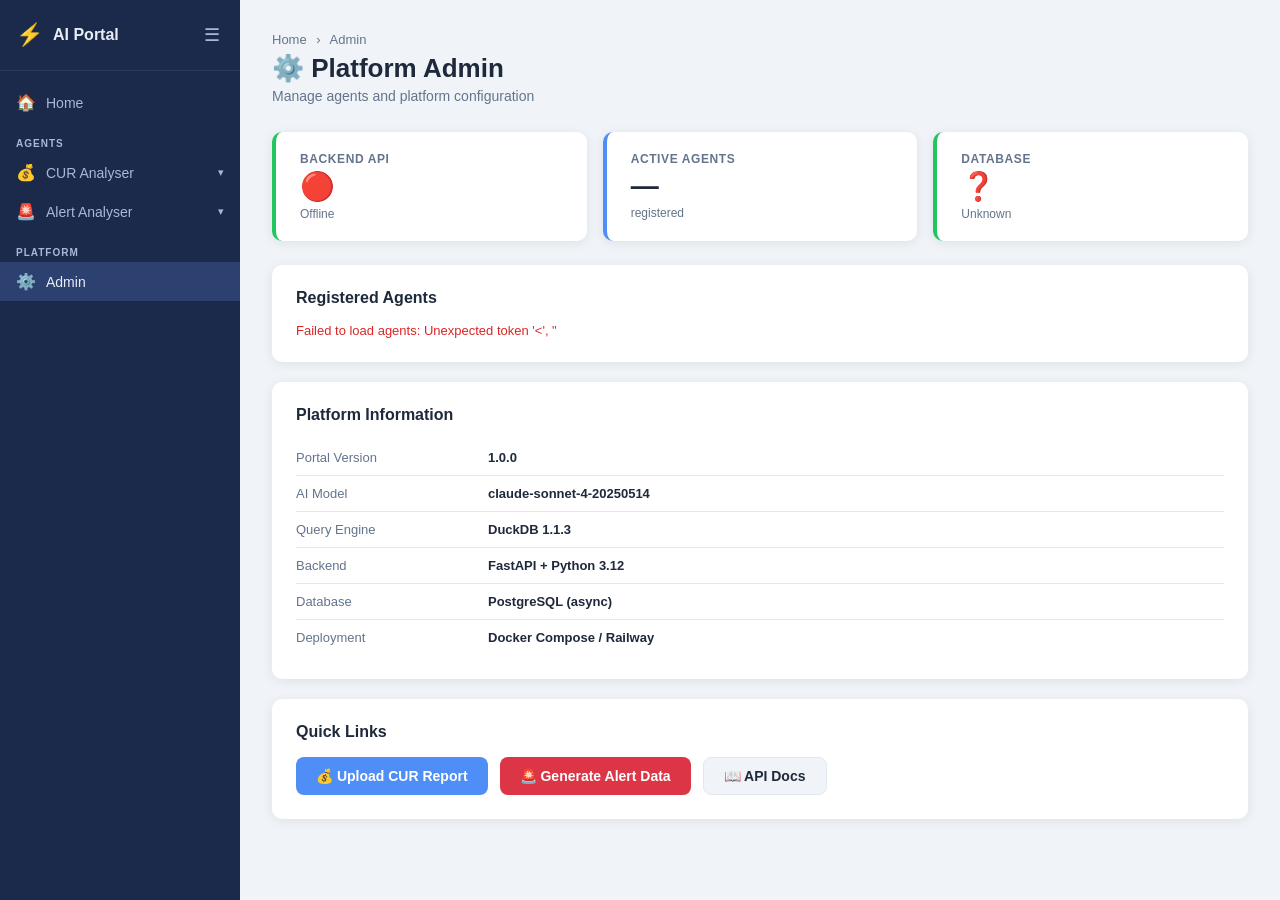
==== frontend/admin/index.html @ 51993245 "feat: build unified AI portal with CUR Analyser and Alert Analyser agents - FastAPI backend with dua" ====
<!DOCTYPE html>
<html lang="en">
<head>
  <meta charset="UTF-8" />
  <meta name="viewport" content="width=device-width, initial-scale=1.0" />
  <title>Admin — Unified AI Portal</title>
  <link rel="stylesheet" href="../style.css" />
</head>
<body>
<div class="portal-layout">
  <nav class="sidebar" id="sidebar">
    <div class="sidebar-header">
      <div class="sidebar-logo"><span class="logo-icon">⚡</span><span class="logo-text">AI Portal</span></div>
      <button class="sidebar-toggle" id="sidebarToggle">&#9776;</button>
    </div>
    <div class="sidebar-nav">
      <a href="../index.html" class="nav-item" data-page="home"><span class="nav-icon">🏠</span><span class="nav-label">Home</span></a>
      <div class="nav-section"><div class="nav-section-label">AGENTS</div></div>
      <div class="nav-agent" id="agent-cur">
        <button class="nav-agent-header" onclick="toggleAgent('cur')"><span class="nav-icon">💰</span><span class="nav-label">CUR Analyser</span><span class="nav-chevron">▾</span></button>
        <div class="nav-agent-children" id="agent-cur-children">
          <a href="../agents/cur/chat.html" class="nav-child" data-page="cur-chat"><span>💬</span> Chatbot</a>
          <a href="../agents/cur/dashboard.html" class="nav-child" data-page="cur-dashboard"><span>📊</span> Dashboard</a>
          <a href="../agents/cur/reports.html" class="nav-child" data-page="cur-reports"><span>📁</span> Reports</a>
          <a href="../agents/cur/settings.html" class="nav-child" data-page="cur-settings"><span>⚙️</span> Settings</a>
        </div>
      </div>
      <div class="nav-agent" id="agent-alerts">
        <button class="nav-agent-header" onclick="toggleAgent('alerts')"><span class="nav-icon">🚨</span><span class="nav-label">Alert Analyser</span><span class="nav-chevron">▾</span></button>
        <div class="nav-agent-children" id="agent-alerts-children">
          <a href="../agents/alerts/chat.html" class="nav-child" data-page="alerts-chat"><span>💬</span> Chatbot</a>
          <a href="../agents/alerts/dashboard.html" class="nav-child" data-page="alerts-dashboard"><span>📊</span> Dashboard</a>
          <a href="../agents/alerts/reports.html" class="nav-child" data-page="alerts-reports"><span>📁</span> Reports</a>
          <a href="../agents/alerts/settings.html" class="nav-child" data-page="alerts-settings"><span>⚙️</span> Settings</a>
        </div>
      </div>
      <div class="nav-section"><div class="nav-section-label">PLATFORM</div></div>
      <a href="index.html" class="nav-item" data-page="admin"><span class="nav-icon">⚙️</span><span class="nav-label">Admin</span></a>
    </div>
  </nav>

  <main class="main-content">
    <div class="page-header">
      <div class="breadcrumb"><a href="../index.html">Home</a> <span>›</span> Admin</div>
      <h1 class="page-title">⚙️ Platform Admin</h1>
      <p class="page-subtitle">Manage agents and platform configuration</p>
    </div>

    <!-- Platform Health -->
    <div class="kpi-row kpi-row-3" style="margin-bottom:24px">
      <div class="kpi-card green">
        <div class="kpi-label">Backend API</div>
        <div class="kpi-value" id="apiStatus">🔄</div>
        <div class="kpi-sub" id="apiStatusText">Checking…</div>
      </div>
      <div class="kpi-card">
        <div class="kpi-label">Active Agents</div>
        <div class="kpi-value" id="agentCount">—</div>
        <div class="kpi-sub">registered</div>
      </div>
      <div class="kpi-card green">
        <div class="kpi-label">Database</div>
        <div class="kpi-value" id="dbStatus">🔄</div>
        <div class="kpi-sub" id="dbStatusText">Checking…</div>
      </div>
    </div>

    <!-- Agents -->
    <div class="card">
      <div class="card-title">Registered Agents</div>
      <div id="agentsPanel"><div class="loading"><div class="loading-spinner"></div></div></div>
    </div>

    <!-- Platform Info -->
    <div class="card">
      <div class="card-title">Platform Information</div>
      <table style="width:100%;font-size:13px">
        <tbody>
          <tr><td style="padding:8px 0;color:#64748b;width:180px">Portal Version</td><td style="font-weight:600">1.0.0</td></tr>
          <tr><td style="padding:8px 0;color:#64748b">AI Model</td><td style="font-weight:600">claude-sonnet-4-20250514</td></tr>
          <tr><td style="padding:8px 0;color:#64748b">Query Engine</td><td style="font-weight:600">DuckDB 1.1.3</td></tr>
          <tr><td style="padding:8px 0;color:#64748b">Backend</td><td style="font-weight:600">FastAPI + Python 3.12</td></tr>
          <tr><td style="padding:8px 0;color:#64748b">Database</td><td style="font-weight:600">PostgreSQL (async)</td></tr>
          <tr><td style="padding:8px 0;color:#64748b">Deployment</td><td style="font-weight:600">Docker Compose / Railway</td></tr>
        </tbody>
      </table>
    </div>

    <!-- Quick Links -->
    <div class="card">
      <div class="card-title">Quick Links</div>
      <div style="display:flex;gap:12px;flex-wrap:wrap">
        <a href="../agents/cur/reports.html" class="btn btn-primary">💰 Upload CUR Report</a>
        <a href="../agents/alerts/reports.html" class="btn btn-danger">🚨 Generate Alert Data</a>
        <a href="http://localhost:8000/docs" target="_blank" class="btn btn-secondary">📖 API Docs</a>
      </div>
    </div>
  </main>
</div>

<div id="toast"></div>
<script src="../portal.js"></script>
<script>
async function checkHealth() {
  try {
    const r = await fetch(`${API}/api/health`);
    const data = await r.json();
    document.getElementById('apiStatus').textContent = '🟢';
    document.getElementById('apiStatusText').textContent = 'Online';
    document.getElementById('dbStatus').textContent = '🟢';
    document.getElementById('dbStatusText').textContent = 'Connected';
  } catch(e) {
    document.getElementById('apiStatus').textContent = '🔴';
    document.getElementById('apiStatusText').textContent = 'Offline';
    document.getElementById('dbStatus').textContent = '❓';
    document.getElementById('dbStatusText').textContent = 'Unknown';
  }
}

async function loadAgents() {
  try {
    const r = await fetch(`${API}/api/agents`);
    const agents = await r.json();
    document.getElementById('agentCount').textContent = agents.length;

    const agentIcons = { cur: '#4F8EF7', alerts: '#DC3545' };
    document.getElementById('agentsPanel').innerHTML = agents.map(a => `
      <div class="admin-agent-card">
        <div class="admin-agent-icon">${a.icon || '🤖'}</div>
        <div class="admin-agent-info">
          <h3>${a.name}</h3>
          <p>${a.description || '—'}</p>
        </div>
        <div style="text-align:right">
          <div style="margin-bottom:8px">
            <span class="status-dot ${a.status === 'active' ? 'active' : ''}"></span>
            <span style="font-size:13px;font-weight:600">${a.status}</span>
          </div>
          <div style="font-size:12px;color:#64748b">ID: ${a.id} · slug: ${a.slug}</div>
        </div>
      </div>
    `).join('');
  } catch(e) {
    document.getElementById('agentsPanel').innerHTML = `<p style="color:#dc2626;font-size:13px">Failed to load agents: ${e.message}</p>`;
  }
}

checkHealth();
loadAgents();
</script>
</body>
</html>
---- frontend/style.css ----
/* ── Reset & Base ─────────────────────────────────────────────────────────── */
*, *::before, *::after { box-sizing: border-box; margin: 0; padding: 0; }

:root {
  --sidebar-bg: #1B2A4A;
  --sidebar-hover: #243558;
  --sidebar-active: #2d4170;
  --sidebar-text: #a8b8d8;
  --sidebar-text-bright: #e8edf5;
  --sidebar-width: 240px;
  --sidebar-collapsed: 60px;

  --cur-color: #4F8EF7;
  --cur-light: #dbeafe;
  --alerts-color: #DC3545;
  --alerts-light: #ffe0e3;

  --bg: #f0f4f8;
  --white: #ffffff;
  --border: #e2e8f0;
  --text: #1e293b;
  --text-muted: #64748b;

  --radius: 10px;
  --shadow: 0 2px 12px rgba(0,0,0,0.08);
  --shadow-lg: 0 8px 32px rgba(0,0,0,0.12);
}

body { font-family: -apple-system, BlinkMacSystemFont, 'Segoe UI', sans-serif; background: var(--bg); color: var(--text); }

a { text-decoration: none; color: inherit; }

/* ── Portal Layout ────────────────────────────────────────────────────────── */
.portal-layout { display: flex; min-height: 100vh; }

/* ── Sidebar ──────────────────────────────────────────────────────────────── */
.sidebar {
  width: var(--sidebar-width);
  background: var(--sidebar-bg);
  display: flex;
  flex-direction: column;
  position: fixed;
  top: 0; left: 0; bottom: 0;
  z-index: 100;
  transition: width 0.25s ease;
  overflow: hidden;
}
.sidebar.collapsed { width: var(--sidebar-collapsed); }
.sidebar.collapsed .nav-label,
.sidebar.collapsed .nav-section,
.sidebar.collapsed .nav-agent-children,
.sidebar.collapsed .nav-chevron,
.sidebar.collapsed .logo-text { display: none; }

.sidebar-header {
  display: flex;
  align-items: center;
  justify-content: space-between;
  padding: 20px 16px;
  border-bottom: 1px solid rgba(255,255,255,0.08);
  min-height: 64px;
}

.sidebar-logo { display: flex; align-items: center; gap: 10px; }
.logo-icon { font-size: 22px; }
.logo-text { font-size: 16px; font-weight: 700; color: var(--sidebar-text-bright); white-space: nowrap; }

.sidebar-toggle {
  background: none; border: none; cursor: pointer;
  color: var(--sidebar-text); font-size: 18px; padding: 4px;
  border-radius: 4px; transition: color 0.2s;
}
.sidebar-toggle:hover { color: var(--sidebar-text-bright); }

.sidebar-nav { flex: 1; overflow-y: auto; padding: 12px 0; }
.sidebar-nav::-webkit-scrollbar { width: 4px; }
.sidebar-nav::-webkit-scrollbar-thumb { background: rgba(255,255,255,0.15); border-radius: 4px; }

.nav-section { padding: 16px 16px 4px; }
.nav-section-label { font-size: 10px; font-weight: 700; color: var(--sidebar-text); letter-spacing: 0.1em; text-transform: uppercase; }

.nav-item {
  display: flex; align-items: center; gap: 10px;
  padding: 10px 16px;
  color: var(--sidebar-text);
  font-size: 14px;
  cursor: pointer;
  transition: background 0.15s, color 0.15s;
  white-space: nowrap;
}
.nav-item:hover { background: var(--sidebar-hover); color: var(--sidebar-text-bright); }
.nav-item.active { background: var(--sidebar-active); color: var(--sidebar-text-bright); }
.nav-icon { font-size: 16px; flex-shrink: 0; width: 20px; text-align: center; }

/* Agent sections */
.nav-agent { }
.nav-agent-header {
  display: flex; align-items: center; gap: 10px; width: 100%;
  padding: 10px 16px;
  background: none; border: none; cursor: pointer;
  color: var(--sidebar-text); font-size: 14px; text-align: left;
  transition: background 0.15s, color 0.15s;
  white-space: nowrap;
}
.nav-agent-header:hover { background: var(--sidebar-hover); color: var(--sidebar-text-bright); }
.nav-chevron { margin-left: auto; transition: transform 0.2s; font-size: 11px; }
.nav-agent.open .nav-chevron { transform: rotate(180deg); }

.nav-agent-children { display: none; }
.nav-agent.open .nav-agent-children { display: block; }
.nav-child {
  display: flex; align-items: center; gap: 8px;
  padding: 8px 16px 8px 44px;
  color: var(--sidebar-text); font-size: 13px;
  transition: background 0.15s, color 0.15s;
  white-space: nowrap;
}
.nav-child:hover { background: var(--sidebar-hover); color: var(--sidebar-text-bright); }
.nav-child.active { background: var(--sidebar-active); color: var(--sidebar-text-bright); }

/* ── Main Content ─────────────────────────────────────────────────────────── */
.main-content {
  margin-left: var(--sidebar-width);
  flex: 1; padding: 32px;
  transition: margin-left 0.25s ease;
  min-height: 100vh;
}
.sidebar.collapsed ~ .main-content { margin-left: var(--sidebar-collapsed); }

/* ── Page Header ──────────────────────────────────────────────────────────── */
.page-header { margin-bottom: 28px; }
.page-title { font-size: 26px; font-weight: 700; color: var(--text); }
.page-subtitle { font-size: 14px; color: var(--text-muted); margin-top: 4px; }

/* ── Breadcrumb ───────────────────────────────────────────────────────────── */
.breadcrumb { font-size: 13px; color: var(--text-muted); margin-bottom: 6px; }
.breadcrumb a { color: var(--text-muted); }
.breadcrumb a:hover { color: var(--text); }
.breadcrumb span { margin: 0 6px; }

/* ── Home Grid ────────────────────────────────────────────────────────────── */
.home-grid { display: grid; grid-template-columns: 1fr 1fr; gap: 24px; margin-bottom: 28px; }
@media (max-width: 900px) { .home-grid { grid-template-columns: 1fr; } }

.agent-card {
  background: var(--white); border-radius: var(--radius);
  padding: 28px; box-shadow: var(--shadow);
  cursor: pointer; transition: transform 0.15s, box-shadow 0.15s;
  border-top: 4px solid transparent;
}
.agent-card:hover { transform: translateY(-2px); box-shadow: var(--shadow-lg); }
.agent-card-cur { border-top-color: var(--cur-color); }
.agent-card-alerts { border-top-color: var(--alerts-color); }
.agent-card-icon { font-size: 36px; margin-bottom: 12px; }
.agent-card-info h2 { font-size: 18px; font-weight: 700; margin-bottom: 8px; }
.agent-card-info p { font-size: 14px; color: var(--text-muted); line-height: 1.6; }
.agent-card-links { display: flex; gap: 12px; margin-top: 18px; }
.agent-card-links a {
  padding: 6px 14px; border-radius: 6px; font-size: 13px; font-weight: 500;
  background: var(--bg); color: var(--text);
  transition: background 0.15s;
}
.agent-card-links a:hover { background: var(--border); }

/* ── Platform Stats ───────────────────────────────────────────────────────── */
.platform-stats { display: flex; gap: 16px; }
.stat-card {
  background: var(--white); border-radius: var(--radius);
  padding: 20px 28px; box-shadow: var(--shadow); text-align: center;
}
.stat-value { font-size: 32px; font-weight: 800; color: var(--cur-color); }
.stat-label { font-size: 13px; color: var(--text-muted); margin-top: 4px; }

/* ── Cards / Panels ───────────────────────────────────────────────────────── */
.card {
  background: var(--white); border-radius: var(--radius);
  padding: 24px; box-shadow: var(--shadow); margin-bottom: 20px;
}
.card-title { font-size: 16px; font-weight: 700; margin-bottom: 16px; color: var(--text); }

/* ── KPI Row ──────────────────────────────────────────────────────────────── */
.kpi-row { display: grid; gap: 16px; margin-bottom: 20px; }
.kpi-row-4 { grid-template-columns: repeat(4, 1fr); }
.kpi-row-3 { grid-template-columns: repeat(3, 1fr); }
@media (max-width: 1100px) { .kpi-row-4 { grid-template-columns: repeat(2, 1fr); } }

.kpi-card {
  background: var(--white); border-radius: var(--radius);
  padding: 20px 24px; box-shadow: var(--shadow);
  border-left: 4px solid var(--cur-color);
}
.kpi-card.alert { border-left-color: var(--alerts-color); }
.kpi-card.green { border-left-color: #22c55e; }
.kpi-card.orange { border-left-color: #f97316; }
.kpi-label { font-size: 12px; font-weight: 600; color: var(--text-muted); text-transform: uppercase; letter-spacing: 0.05em; }
.kpi-value { font-size: 28px; font-weight: 800; margin: 4px 0; }
.kpi-sub { font-size: 12px; color: var(--text-muted); }

/* ── Chart Grid ───────────────────────────────────────────────────────────── */
.chart-grid { display: grid; gap: 20px; margin-bottom: 20px; }
.chart-grid-2 { grid-template-columns: 1fr 1fr; }
.chart-grid-3 { grid-template-columns: 2fr 1fr; }
@media (max-width: 1000px) { .chart-grid-2, .chart-grid-3 { grid-template-columns: 1fr; } }

.chart-card {
  background: var(--white); border-radius: var(--radius);
  padding: 20px; box-shadow: var(--shadow);
}
.chart-card-title { font-size: 14px; font-weight: 700; margin-bottom: 14px; color: var(--text); }
.chart-container { position: relative; }
.chart-container canvas { max-height: 280px; }

/* ── Tables ───────────────────────────────────────────────────────────────── */
.table-wrap { overflow-x: auto; }
table { width: 100%; border-collapse: collapse; font-size: 13px; }
th { text-align: left; font-weight: 600; font-size: 11px; color: var(--text-muted); text-transform: uppercase; letter-spacing: 0.05em; padding: 10px 12px; border-bottom: 2px solid var(--border); }
td { padding: 10px 12px; border-bottom: 1px solid var(--border); }
tr:last-child td { border-bottom: none; }
tr:hover td { background: var(--bg); }

/* ── Tabs ─────────────────────────────────────────────────────────────────── */
.tabs { display: flex; gap: 0; margin-bottom: 24px; border-bottom: 2px solid var(--border); }
.tab-btn {
  padding: 12px 20px; font-size: 14px; font-weight: 500;
  background: none; border: none; cursor: pointer;
  color: var(--text-muted); border-bottom: 2px solid transparent; margin-bottom: -2px;
  transition: color 0.15s, border-color 0.15s;
}
.tab-btn:hover { color: var(--text); }
.tab-btn.active { color: var(--cur-color); border-bottom-color: var(--cur-color); }
.tab-btn.active.alert-tab { color: var(--alerts-color); border-bottom-color: var(--alerts-color); }
.tab-panel { display: none; }
.tab-panel.active { display: block; }

/* ── Chat UI ──────────────────────────────────────────────────────────────── */
.chat-layout { display: grid; grid-template-columns: 280px 1fr; gap: 20px; height: calc(100vh - 160px); }
.chat-sidebar-panel {
  background: var(--white); border-radius: var(--radius);
  box-shadow: var(--shadow); display: flex; flex-direction: column; overflow: hidden;
}
.chat-panel {
  background: var(--white); border-radius: var(--radius);
  box-shadow: var(--shadow); display: flex; flex-direction: column; overflow: hidden;
}
.chat-panel-header {
  padding: 16px 20px; border-bottom: 1px solid var(--border);
  font-weight: 700; font-size: 15px; display: flex; align-items: center; gap: 10px;
}
.chat-messages { flex: 1; overflow-y: auto; padding: 20px; display: flex; flex-direction: column; gap: 14px; }
.chat-messages::-webkit-scrollbar { width: 4px; }
.chat-messages::-webkit-scrollbar-thumb { background: var(--border); border-radius: 4px; }

.message { max-width: 85%; display: flex; flex-direction: column; gap: 4px; }
.message.user { align-self: flex-end; }
.message.assistant { align-self: flex-start; }

.message-bubble {
  padding: 12px 16px; border-radius: 12px;
  font-size: 14px; line-height: 1.6; white-space: pre-wrap;
}
.message.user .message-bubble { background: var(--cur-color); color: white; border-radius: 12px 12px 2px 12px; }
.message.assistant .message-bubble { background: var(--bg); color: var(--text); border-radius: 12px 12px 12px 2px; }
.message-time { font-size: 11px; color: var(--text-muted); }
.message.user .message-time { text-align: right; }

.chat-input-area { padding: 16px; border-top: 1px solid var(--border); display: flex; gap: 10px; }
.chat-input {
  flex: 1; padding: 10px 16px; border: 1px solid var(--border);
  border-radius: 24px; font-size: 14px; outline: none;
  transition: border-color 0.15s;
}
.chat-input:focus { border-color: var(--cur-color); }
.chat-send {
  padding: 10px 20px; border-radius: 24px; border: none; cursor: pointer;
  background: var(--cur-color); color: white; font-size: 14px; font-weight: 600;
  transition: opacity 0.15s;
}
.chat-send:hover { opacity: 0.85; }
.chat-send.alert-send { background: var(--alerts-color); }

.chat-report-selector {
  padding: 12px 16px; border-bottom: 1px solid var(--border);
  font-size: 13px;
}
.chat-report-selector label { color: var(--text-muted); font-weight: 600; display: block; margin-bottom: 6px; }
.chat-report-selector select {
  width: 100%; padding: 6px 10px; border: 1px solid var(--border);
  border-radius: 6px; font-size: 13px; background: var(--white);
}

.suggested-questions { padding: 12px 16px; border-top: 1px solid var(--border); }
.suggested-questions-title { font-size: 11px; font-weight: 700; color: var(--text-muted); margin-bottom: 8px; text-transform: uppercase; letter-spacing: 0.05em; }
.sq-btn {
  display: block; width: 100%; text-align: left; padding: 7px 10px; margin-bottom: 5px;
  background: var(--bg); border: none; border-radius: 6px; cursor: pointer;
  font-size: 12px; color: var(--text); transition: background 0.15s;
}
.sq-btn:hover { background: var(--border); }

.chart-in-chat { margin-top: 10px; background: var(--white); border-radius: 8px; padding: 12px; border: 1px solid var(--border); }

/* ── Reports Page ─────────────────────────────────────────────────────────── */
.upload-zone {
  border: 2px dashed var(--border); border-radius: var(--radius);
  padding: 40px; text-align: center; cursor: pointer;
  transition: border-color 0.15s, background 0.15s;
}
.upload-zone:hover, .upload-zone.drag-over { border-color: var(--cur-color); background: #f0f7ff; }
.upload-zone.alert-upload:hover { border-color: var(--alerts-color); background: #fff5f5; }
.upload-icon { font-size: 48px; margin-bottom: 12px; }
.upload-title { font-size: 16px; font-weight: 700; margin-bottom: 6px; }
.upload-sub { font-size: 13px; color: var(--text-muted); }

/* ── Buttons ──────────────────────────────────────────────────────────────── */
.btn {
  padding: 10px 20px; border-radius: 8px; border: none; cursor: pointer;
  font-size: 14px; font-weight: 600; transition: opacity 0.15s, transform 0.1s;
  display: inline-flex; align-items: center; gap: 8px;
}
.btn:hover { opacity: 0.88; }
.btn:active { transform: scale(0.98); }
.btn-primary { background: var(--cur-color); color: white; }
.btn-danger { background: var(--alerts-color); color: white; }
.btn-secondary { background: var(--bg); color: var(--text); border: 1px solid var(--border); }
.btn-sm { padding: 6px 14px; font-size: 13px; }
.btn-icon { padding: 6px 10px; }

/* ── Badges ───────────────────────────────────────────────────────────────── */
.badge {
  display: inline-block; padding: 2px 10px; border-radius: 12px; font-size: 11px; font-weight: 700;
}
.badge-noise { background: #ffe0e3; color: #b91c1c; }
.badge-genuine { background: #dcfce7; color: #15803d; }
.badge-p1 { background: #fee2e2; color: #dc2626; }
.badge-p2 { background: #ffedd5; color: #c2410c; }
.badge-p3 { background: #fef9c3; color: #854d0e; }
.badge-p4 { background: #f0f9ff; color: #075985; }
.badge-open { background: #dbeafe; color: #1d4ed8; }
.badge-closed { background: #f1f5f9; color: #475569; }
.badge-ready { background: #dcfce7; color: #15803d; }

/* ── Settings ─────────────────────────────────────────────────────────────── */
.settings-grid { display: grid; grid-template-columns: 1fr 1fr; gap: 20px; }
@media (max-width: 900px) { .settings-grid { grid-template-columns: 1fr; } }

.settings-section-title { font-size: 13px; font-weight: 700; color: var(--text-muted); text-transform: uppercase; letter-spacing: 0.05em; margin-bottom: 14px; }
.form-group { margin-bottom: 16px; }
.form-label { display: block; font-size: 13px; font-weight: 600; margin-bottom: 6px; }
.form-input, .form-select {
  width: 100%; padding: 9px 12px; border: 1px solid var(--border);
  border-radius: 6px; font-size: 13px; outline: none; transition: border-color 0.15s;
}
.form-input:focus, .form-select:focus { border-color: var(--cur-color); }
.form-hint { font-size: 12px; color: var(--text-muted); margin-top: 4px; }

.coming-soon {
  opacity: 0.5; pointer-events: none; position: relative;
}
.coming-soon::after {
  content: "Coming Soon";
  position: absolute; top: 12px; right: 12px;
  background: var(--text-muted); color: white;
  font-size: 11px; font-weight: 700; padding: 2px 8px; border-radius: 12px;
}

.radio-group { display: flex; flex-direction: column; gap: 10px; }
.radio-option { display: flex; align-items: center; gap: 10px; }
.radio-option input[type="radio"] { accent-color: var(--alerts-color); }
.radio-option label { font-size: 14px; }

/* ── Loading / Empty States ───────────────────────────────────────────────── */
.loading { display: flex; align-items: center; justify-content: center; padding: 60px; }
.loading-spinner {
  width: 36px; height: 36px; border: 3px solid var(--border);
  border-top-color: var(--cur-color); border-radius: 50%; animation: spin 0.8s linear infinite;
}
@keyframes spin { to { transform: rotate(360deg); } }

.empty-state { text-align: center; padding: 60px 20px; }
.empty-icon { font-size: 48px; margin-bottom: 16px; }
.empty-title { font-size: 18px; font-weight: 700; margin-bottom: 8px; }
.empty-sub { font-size: 14px; color: var(--text-muted); }

/* ── Typing Indicator ─────────────────────────────────────────────────────── */
.typing-indicator { display: flex; gap: 4px; align-items: center; padding: 12px 16px; }
.typing-dot { width: 8px; height: 8px; background: var(--text-muted); border-radius: 50%; animation: bounce 1.2s infinite; }
.typing-dot:nth-child(2) { animation-delay: 0.2s; }
.typing-dot:nth-child(3) { animation-delay: 0.4s; }
@keyframes bounce { 0%, 60%, 100% { transform: translateY(0); } 30% { transform: translateY(-6px); } }

/* ── Toast ────────────────────────────────────────────────────────────────── */
#toast {
  position: fixed; bottom: 24px; right: 24px;
  padding: 12px 20px; background: #1e293b; color: white;
  border-radius: 8px; font-size: 14px; z-index: 999;
  opacity: 0; transform: translateY(8px); transition: all 0.2s;
  pointer-events: none;
}
#toast.show { opacity: 1; transform: translateY(0); }
#toast.success { background: #15803d; }
#toast.error { background: #dc2626; }

/* ── Heatmap ──────────────────────────────────────────────────────────────── */
.heatmap-grid { display: grid; grid-template-columns: repeat(24, 1fr); gap: 3px; }
.heatmap-cell { height: 32px; border-radius: 3px; background: #f1f5f9; transition: background 0.2s; }
.heatmap-label { display: grid; grid-template-columns: repeat(24, 1fr); gap: 3px; margin-top: 4px; }
.heatmap-label span { text-align: center; font-size: 10px; color: var(--text-muted); }

/* ── Noise score bar ──────────────────────────────────────────────────────── */
.noise-bar-wrap { display: flex; align-items: center; gap: 8px; }
.noise-bar-track { flex: 1; height: 6px; background: var(--border); border-radius: 3px; overflow: hidden; }
.noise-bar-fill { height: 100%; border-radius: 3px; background: var(--alerts-color); }
.noise-bar-val { font-size: 12px; font-weight: 700; min-width: 28px; text-align: right; color: var(--text-muted); }

/* ── Admin ────────────────────────────────────────────────────────────────── */
.admin-agent-card {
  background: var(--white); border-radius: var(--radius);
  padding: 20px; box-shadow: var(--shadow); display: flex; align-items: center; gap: 16px;
  margin-bottom: 14px;
}
.admin-agent-icon { font-size: 32px; }
.admin-agent-info { flex: 1; }
.admin-agent-info h3 { font-size: 16px; font-weight: 700; margin-bottom: 4px; }
.admin-agent-info p { font-size: 13px; color: var(--text-muted); }
.status-dot { display: inline-block; width: 8px; height: 8px; border-radius: 50%; margin-right: 5px; }
.status-dot.active { background: #22c55e; }
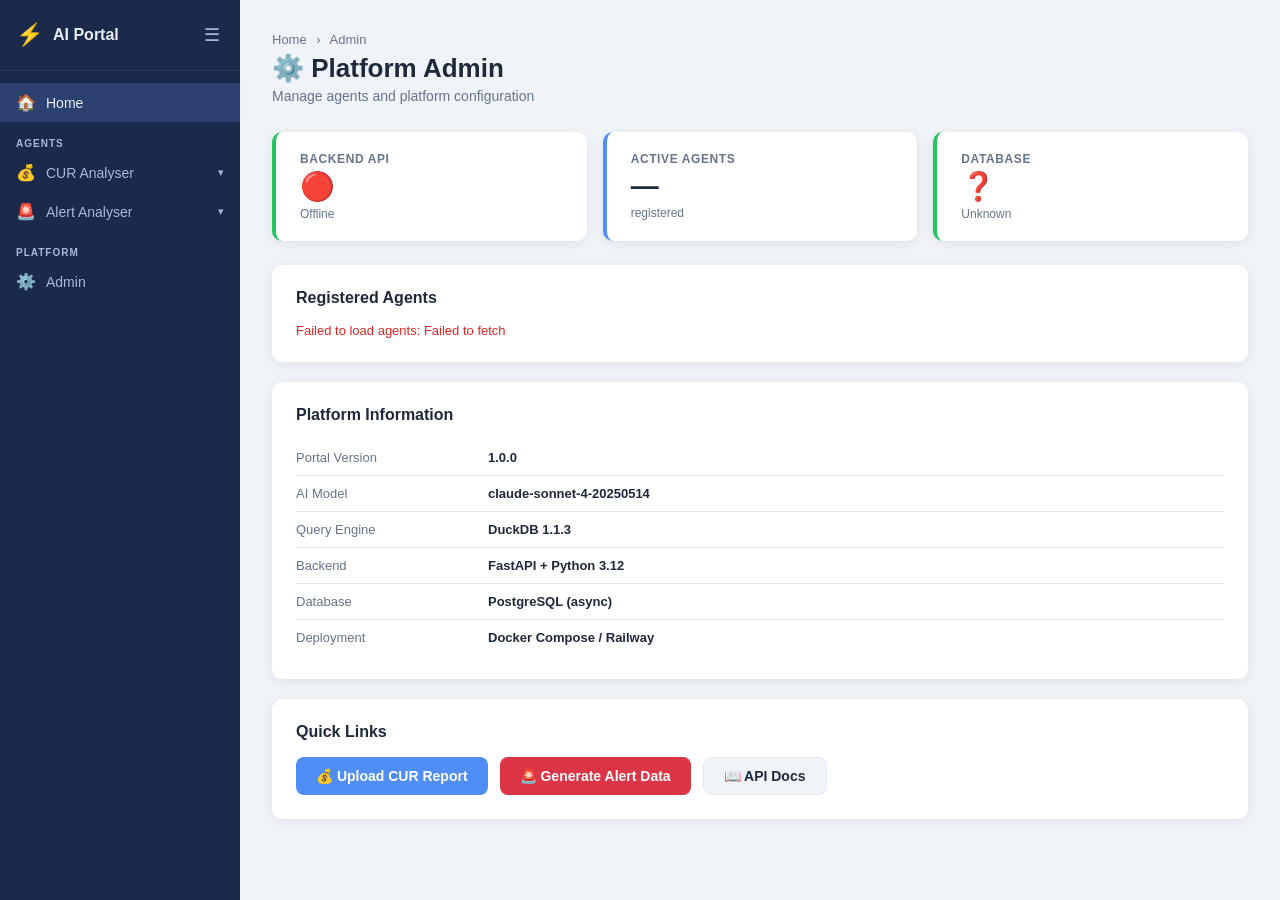
==== commit 8011dfb6: "feat: convert frontend to hash-based SPA routing Replace .html file-per-page navigation with a singl" ====
--- a/frontend/admin/index.html
+++ b/frontend/admin/index.html
@@ -14,34 +14,34 @@
       <button class="sidebar-toggle" id="sidebarToggle">&#9776;</button>
     </div>
     <div class="sidebar-nav">
-      <a href="../index.html" class="nav-item" data-page="home"><span class="nav-icon">🏠</span><span class="nav-label">Home</span></a>
+      <a href="/#/" class="nav-item" data-page="home"><span class="nav-icon">🏠</span><span class="nav-label">Home</span></a>
       <div class="nav-section"><div class="nav-section-label">AGENTS</div></div>
       <div class="nav-agent" id="agent-cur">
         <button class="nav-agent-header" onclick="toggleAgent('cur')"><span class="nav-icon">💰</span><span class="nav-label">CUR Analyser</span><span class="nav-chevron">▾</span></button>
         <div class="nav-agent-children" id="agent-cur-children">
-          <a href="../agents/cur/chat.html" class="nav-child" data-page="cur-chat"><span>💬</span> Chatbot</a>
-          <a href="../agents/cur/dashboard.html" class="nav-child" data-page="cur-dashboard"><span>📊</span> Dashboard</a>
-          <a href="../agents/cur/reports.html" class="nav-child" data-page="cur-reports"><span>📁</span> Reports</a>
-          <a href="../agents/cur/settings.html" class="nav-child" data-page="cur-settings"><span>⚙️</span> Settings</a>
+          <a href="/#/cur/chat" class="nav-child" data-page="cur-chat"><span>💬</span> Chatbot</a>
+          <a href="/#/cur/dashboard" class="nav-child" data-page="cur-dashboard"><span>📊</span> Dashboard</a>
+          <a href="/#/cur/reports" class="nav-child" data-page="cur-reports"><span>📁</span> Reports</a>
+          <a href="/#/cur/settings" class="nav-child" data-page="cur-settings"><span>⚙️</span> Settings</a>
         </div>
       </div>
       <div class="nav-agent" id="agent-alerts">
         <button class="nav-agent-header" onclick="toggleAgent('alerts')"><span class="nav-icon">🚨</span><span class="nav-label">Alert Analyser</span><span class="nav-chevron">▾</span></button>
         <div class="nav-agent-children" id="agent-alerts-children">
-          <a href="../agents/alerts/chat.html" class="nav-child" data-page="alerts-chat"><span>💬</span> Chatbot</a>
-          <a href="../agents/alerts/dashboard.html" class="nav-child" data-page="alerts-dashboard"><span>📊</span> Dashboard</a>
-          <a href="../agents/alerts/reports.html" class="nav-child" data-page="alerts-reports"><span>📁</span> Reports</a>
-          <a href="../agents/alerts/settings.html" class="nav-child" data-page="alerts-settings"><span>⚙️</span> Settings</a>
+          <a href="/#/alerts/chat" class="nav-child" data-page="alerts-chat"><span>💬</span> Chatbot</a>
+          <a href="/#/alerts/dashboard" class="nav-child" data-page="alerts-dashboard"><span>📊</span> Dashboard</a>
+          <a href="/#/alerts/reports" class="nav-child" data-page="alerts-reports"><span>📁</span> Reports</a>
+          <a href="/#/alerts/settings" class="nav-child" data-page="alerts-settings"><span>⚙️</span> Settings</a>
         </div>
       </div>
       <div class="nav-section"><div class="nav-section-label">PLATFORM</div></div>
-      <a href="index.html" class="nav-item" data-page="admin"><span class="nav-icon">⚙️</span><span class="nav-label">Admin</span></a>
+      <a href="/#/admin" class="nav-item" data-page="admin"><span class="nav-icon">⚙️</span><span class="nav-label">Admin</span></a>
     </div>
   </nav>
 
   <main class="main-content">
     <div class="page-header">
-      <div class="breadcrumb"><a href="../index.html">Home</a> <span>›</span> Admin</div>
+      <div class="breadcrumb"><a href="/#/">Home</a> <span>›</span> Admin</div>
       <h1 class="page-title">⚙️ Platform Admin</h1>
       <p class="page-subtitle">Manage agents and platform configuration</p>
     </div>
@@ -90,8 +90,8 @@
     <div class="card">
       <div class="card-title">Quick Links</div>
       <div style="display:flex;gap:12px;flex-wrap:wrap">
-        <a href="../agents/cur/reports.html" class="btn btn-primary">💰 Upload CUR Report</a>
-        <a href="../agents/alerts/reports.html" class="btn btn-danger">🚨 Generate Alert Data</a>
+        <a href="/#/cur/reports" class="btn btn-primary">💰 Upload CUR Report</a>
+        <a href="/#/alerts/reports" class="btn btn-danger">🚨 Generate Alert Data</a>
         <a href="http://localhost:8000/docs" target="_blank" class="btn btn-secondary">📖 API Docs</a>
       </div>
     </div>
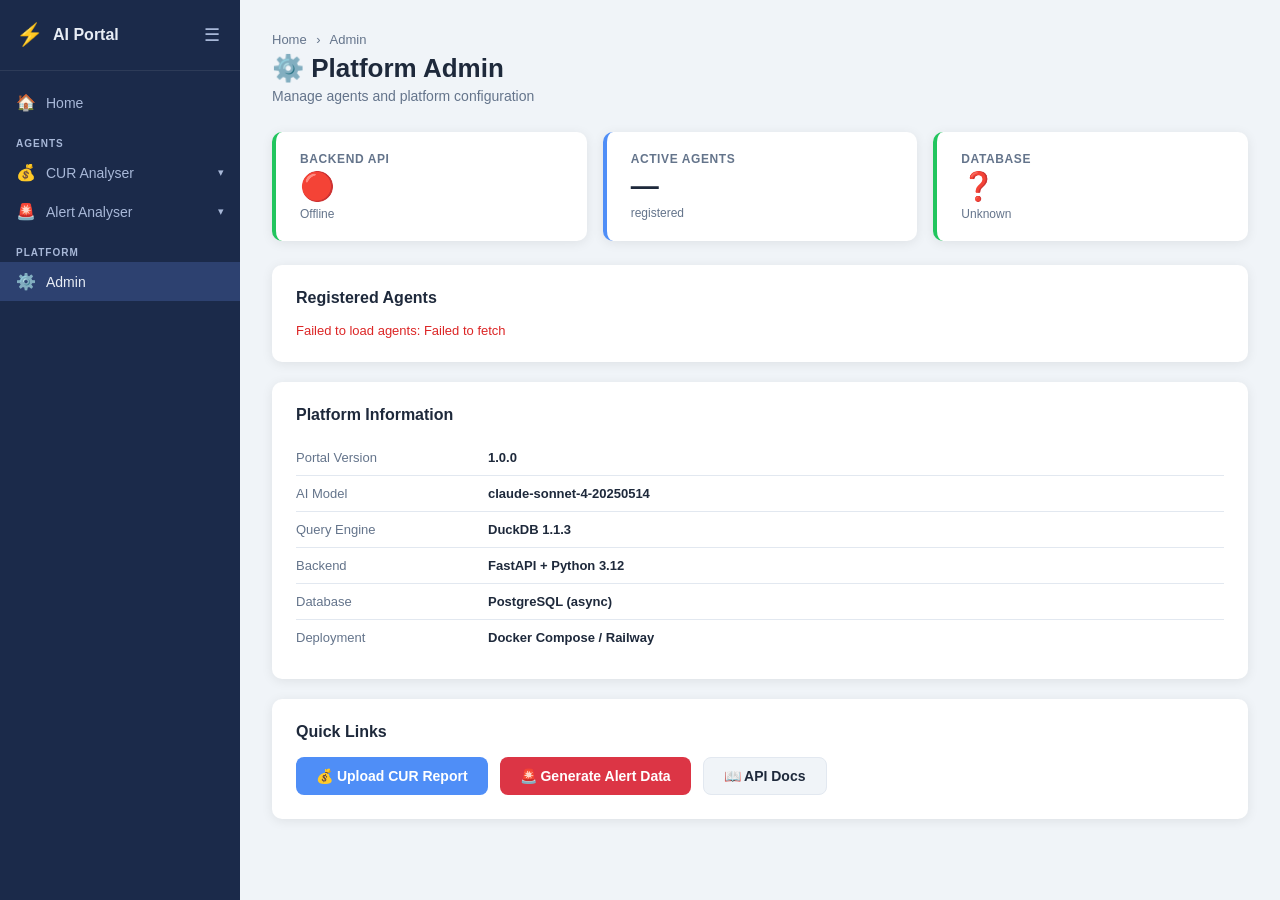
==== commit 79e22d65: "fix: revert SPA routing to multi-page HTML, point API to api.agentsiq.net SPA router broke page-spec" ====
--- a/frontend/admin/index.html
+++ b/frontend/admin/index.html
@@ -14,34 +14,34 @@
       <button class="sidebar-toggle" id="sidebarToggle">&#9776;</button>
     </div>
     <div class="sidebar-nav">
-      <a href="/#/" class="nav-item" data-page="home"><span class="nav-icon">🏠</span><span class="nav-label">Home</span></a>
+      <a href="../index.html" class="nav-item" data-page="home"><span class="nav-icon">🏠</span><span class="nav-label">Home</span></a>
       <div class="nav-section"><div class="nav-section-label">AGENTS</div></div>
       <div class="nav-agent" id="agent-cur">
         <button class="nav-agent-header" onclick="toggleAgent('cur')"><span class="nav-icon">💰</span><span class="nav-label">CUR Analyser</span><span class="nav-chevron">▾</span></button>
         <div class="nav-agent-children" id="agent-cur-children">
-          <a href="/#/cur/chat" class="nav-child" data-page="cur-chat"><span>💬</span> Chatbot</a>
-          <a href="/#/cur/dashboard" class="nav-child" data-page="cur-dashboard"><span>📊</span> Dashboard</a>
-          <a href="/#/cur/reports" class="nav-child" data-page="cur-reports"><span>📁</span> Reports</a>
-          <a href="/#/cur/settings" class="nav-child" data-page="cur-settings"><span>⚙️</span> Settings</a>
+          <a href="../agents/cur/chat.html" class="nav-child" data-page="cur-chat"><span>💬</span> Chatbot</a>
+          <a href="../agents/cur/dashboard.html" class="nav-child" data-page="cur-dashboard"><span>📊</span> Dashboard</a>
+          <a href="../agents/cur/reports.html" class="nav-child" data-page="cur-reports"><span>📁</span> Reports</a>
+          <a href="../agents/cur/settings.html" class="nav-child" data-page="cur-settings"><span>⚙️</span> Settings</a>
         </div>
       </div>
       <div class="nav-agent" id="agent-alerts">
         <button class="nav-agent-header" onclick="toggleAgent('alerts')"><span class="nav-icon">🚨</span><span class="nav-label">Alert Analyser</span><span class="nav-chevron">▾</span></button>
         <div class="nav-agent-children" id="agent-alerts-children">
-          <a href="/#/alerts/chat" class="nav-child" data-page="alerts-chat"><span>💬</span> Chatbot</a>
-          <a href="/#/alerts/dashboard" class="nav-child" data-page="alerts-dashboard"><span>📊</span> Dashboard</a>
-          <a href="/#/alerts/reports" class="nav-child" data-page="alerts-reports"><span>📁</span> Reports</a>
-          <a href="/#/alerts/settings" class="nav-child" data-page="alerts-settings"><span>⚙️</span> Settings</a>
+          <a href="../agents/alerts/chat.html" class="nav-child" data-page="alerts-chat"><span>💬</span> Chatbot</a>
+          <a href="../agents/alerts/dashboard.html" class="nav-child" data-page="alerts-dashboard"><span>📊</span> Dashboard</a>
+          <a href="../agents/alerts/reports.html" class="nav-child" data-page="alerts-reports"><span>📁</span> Reports</a>
+          <a href="../agents/alerts/settings.html" class="nav-child" data-page="alerts-settings"><span>⚙️</span> Settings</a>
         </div>
       </div>
       <div class="nav-section"><div class="nav-section-label">PLATFORM</div></div>
-      <a href="/#/admin" class="nav-item" data-page="admin"><span class="nav-icon">⚙️</span><span class="nav-label">Admin</span></a>
+      <a href="index.html" class="nav-item" data-page="admin"><span class="nav-icon">⚙️</span><span class="nav-label">Admin</span></a>
     </div>
   </nav>
 
   <main class="main-content">
     <div class="page-header">
-      <div class="breadcrumb"><a href="/#/">Home</a> <span>›</span> Admin</div>
+      <div class="breadcrumb"><a href="../index.html">Home</a> <span>›</span> Admin</div>
       <h1 class="page-title">⚙️ Platform Admin</h1>
       <p class="page-subtitle">Manage agents and platform configuration</p>
     </div>
@@ -90,8 +90,8 @@
     <div class="card">
       <div class="card-title">Quick Links</div>
       <div style="display:flex;gap:12px;flex-wrap:wrap">
-        <a href="/#/cur/reports" class="btn btn-primary">💰 Upload CUR Report</a>
-        <a href="/#/alerts/reports" class="btn btn-danger">🚨 Generate Alert Data</a>
+        <a href="../agents/cur/reports.html" class="btn btn-primary">💰 Upload CUR Report</a>
+        <a href="../agents/alerts/reports.html" class="btn btn-danger">🚨 Generate Alert Data</a>
         <a href="http://localhost:8000/docs" target="_blank" class="btn btn-secondary">📖 API Docs</a>
       </div>
     </div>
